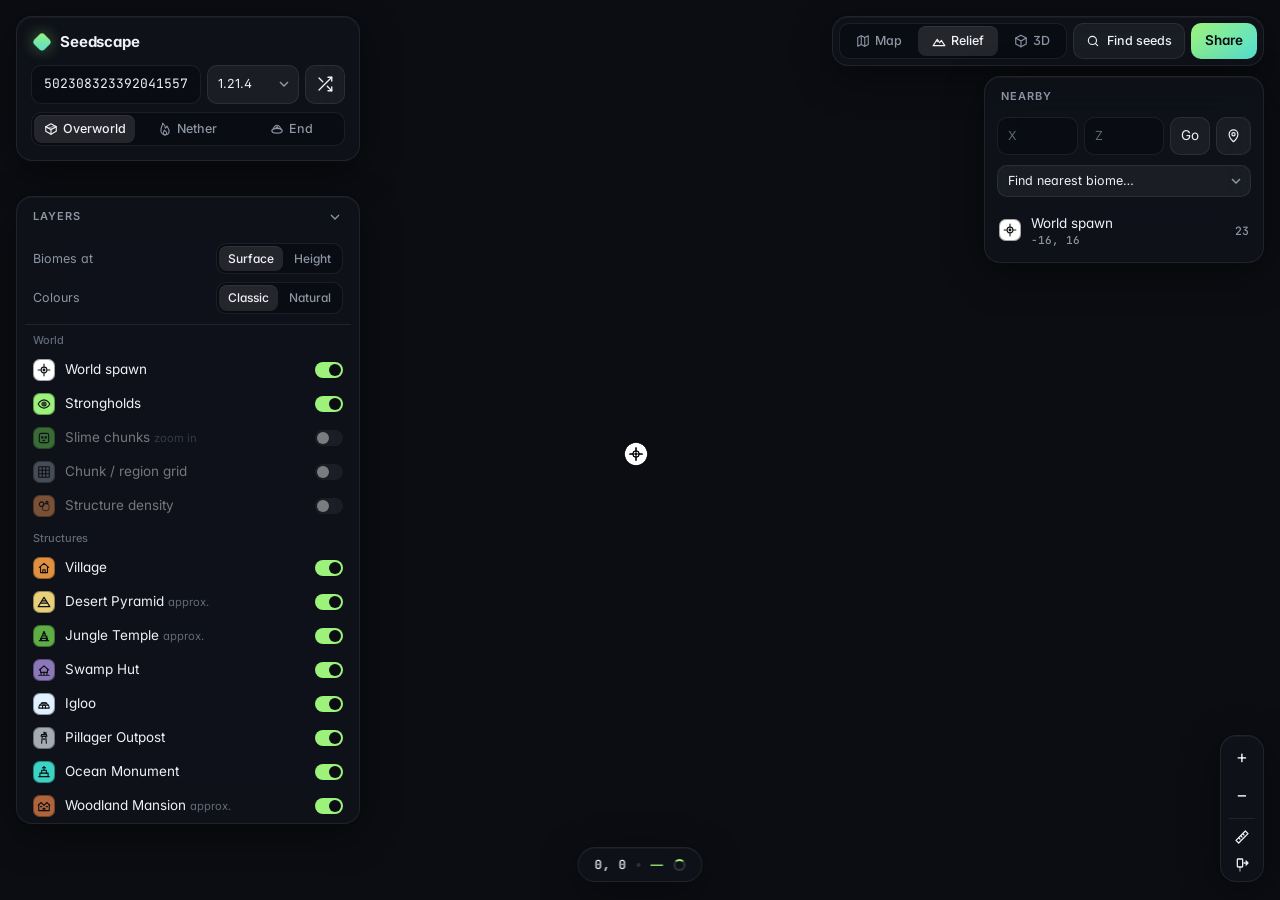
==== public/index.html @ a6f19bde "Biome search, structure details, finder upgrades, new layers, palettes - Biome search: nearest biome" ====
<!doctype html>
<html lang="en">
<head>
  <meta charset="utf-8">
  <meta name="viewport" content="width=device-width, initial-scale=1, viewport-fit=cover">
  <title>Seedscape</title>
  <meta name="description" content="Every Minecraft seed layer on one fast map, in 2D relief or 3D.">
  <meta name="theme-color" content="#0b0d12">
  <link rel="icon" href="data:image/svg+xml,%3Csvg xmlns='http://www.w3.org/2000/svg' viewBox='0 0 24 24'%3E%3Cdefs%3E%3ClinearGradient id='g' x1='0' y1='0' x2='1' y2='1'%3E%3Cstop offset='0' stop-color='%239cf27a'/%3E%3Cstop offset='1' stop-color='%2354e0d4'/%3E%3C/linearGradient%3E%3C/defs%3E%3Crect x='5' y='5' width='14' height='14' rx='3.5' transform='rotate(45 12 12)' fill='url(%23g)'/%3E%3C/svg%3E">
  <link rel="preconnect" href="https://fonts.googleapis.com">
  <link rel="preconnect" href="https://fonts.gstatic.com" crossorigin>
  <link href="https://fonts.googleapis.com/css2?family=Inter:wght@400;500;600;700&family=JetBrains+Mono:wght@500&display=swap" rel="stylesheet">
  <link rel="stylesheet" href="style.css">
  <script type="importmap">
    {
      "imports": {
        "three": "./vendor/three/three.module.min.js",
        "three/addons/controls/OrbitControls.js": "./vendor/three/OrbitControls.js"
      }
    }
  </script>
</head>
<body>
  <main id="map">
    <canvas id="canvas"></canvas>
    <div id="view3d" hidden></div>
    <div id="tooltip" hidden></div>
  </main>

  <!-- Top-left: identity + seed -->
  <section class="glass" id="seedbar">
    <div class="brand"><span class="logo"></span>Seedscape</div>
    <div class="seed">
      <input id="seed" autocomplete="off" spellcheck="false" placeholder="Seed — number or text" aria-label="Seed">
      <select id="version" aria-label="Version">
        <option value="28">1.21.4</option>
        <option value="27">1.21.2–3</option>
        <option value="26">1.21–1.21.1</option>
        <option value="25">1.20</option>
        <option value="24">1.19.3–4</option>
        <option value="23">1.19–1.19.2</option>
        <option value="22">1.18</option>
        <option value="bedrock">Bedrock (biomes)</option>
      </select>
      <button id="random" class="ghost" title="Random seed" aria-label="Random seed">
        <svg viewBox="0 0 24 24" width="18" height="18" fill="none" stroke="currentColor" stroke-width="1.8" stroke-linecap="round" stroke-linejoin="round"><path d="M16 3h5v5"/><path d="M4 20 21 3"/><path d="M21 16v5h-5"/><path d="m15 15 6 6"/><path d="M4 4l5 5"/></svg>
      </button>
    </div>
    <div class="chips">
      <div class="seg" id="dims" role="radiogroup" aria-label="Dimension">
        <button role="radio" data-dim="0" class="on">Overworld</button>
        <button role="radio" data-dim="-1">Nether</button>
        <button role="radio" data-dim="1">End</button>
      </div>
    </div>
  </section>

  <!-- Left: layers -->
  <section class="glass" id="layers-card">
    <button class="card-head" id="layers-toggle" aria-controls="layers" aria-expanded="true">
      <span>Layers</span>
      <svg class="chev" viewBox="0 0 24 24" width="16" height="16" fill="none" stroke="currentColor" stroke-width="2"><path d="m6 9 6 6 6-6"/></svg>
    </button>
    <div class="card-body">
      <div id="view-opts"></div>
      <div id="layers"></div>
      <div class="group legend-head">Biomes in view <small>click to find nearest</small></div>
      <ol id="legend"></ol>
    </div>
  </section>

  <!-- Top-right: view mode + share -->
  <section class="glass" id="modebar">
    <div class="seg" id="modes" role="radiogroup" aria-label="View">
      <button role="radio" data-mode="map">Map</button>
      <button role="radio" data-mode="relief" class="on">Relief</button>
      <button role="radio" data-mode="3d">3D</button>
    </div>
    <button id="open-finder" class="ghost with-icon" aria-expanded="false" aria-controls="finder">Find seeds</button>
    <button id="share" class="primary">Share</button>
  </section>

  <!-- Right: nearby -->
  <section class="glass" id="nearby-card">
    <div class="card-head static"><span>Nearby</span></div>
    <form id="goto">
      <input id="goto-x" inputmode="numeric" placeholder="X" aria-label="X">
      <input id="goto-z" inputmode="numeric" placeholder="Z" aria-label="Z">
      <button type="submit" class="ghost">Go</button>
      <button type="button" id="add-pin" class="ghost" title="Pin these coordinates" aria-label="Pin these coordinates"></button>
    </form>
    <div class="locate">
      <select id="locate-biome" aria-label="Biome to find"><option value="">Find nearest biome…</option></select>
    </div>
    <div class="wp-head" id="wp-head" hidden>
      <span>Pins</span>
      <button class="icon-btn" id="wp-export" title="Export pins" aria-label="Export pins"></button>
      <button class="icon-btn" id="wp-import" title="Import pins" aria-label="Import pins"></button>
      <input type="file" id="wp-file" accept=".json,.txt" hidden>
    </div>
    <ol id="waypoints" aria-label="Waypoints"></ol>
    <ol id="nearby"></ol>
  </section>

  <!-- Right: seed finder (replaces Nearby while open) -->
  <section class="glass" id="finder" hidden>
    <div class="card-head static">
      <span>Seed finder</span>
      <button id="close-finder" class="icon-btn" aria-label="Close finder"></button>
    </div>
    <div class="finder-body">
      <label class="lede">Distances from
        <select id="find-from" aria-label="Measure distances from">
          <option value="origin">0, 0</option>
          <option value="spawn">world spawn</option>
        </select>
      </label>
      <div id="conds"></div>
      <button id="add-cond" class="ghost add-cond"></button>
      <label class="start">
        <span>Start from</span>
        <input id="find-start" autocomplete="off" spellcheck="false" placeholder="Random">
      </label>
      <button id="find-run" class="primary run">Search</button>
      <div id="find-stats" aria-live="polite"></div>
      <ol id="find-results"></ol>
    </div>
  </section>

  <!-- Bottom -->
  <div class="glass pill" id="status">
    <span id="coords">0, 0</span>
    <span class="dot"></span>
    <span id="biome">—</span>
    <span id="busy" hidden><i class="spinner"></i></span>
  </div>
  <div class="glass" id="zoom">
    <button id="zoom-in" class="ghost" aria-label="Zoom in">+</button>
    <button id="zoom-out" class="ghost" aria-label="Zoom out">−</button>
    <span class="sep"></span>
    <button id="tool-ruler" class="ghost"></button>
    <button id="tool-portal" class="ghost"></button>
  </div>
  <div class="glass pill" id="toast" role="status" hidden></div>
  <div class="glass" id="details" hidden></div>
  <div class="glass" id="toolbar3d" hidden>
    <div class="seg" id="sizes" role="radiogroup" aria-label="3D area">
      <button role="radio" data-s="4">800</button>
      <button role="radio" data-s="8">1.6k</button>
      <button role="radio" data-s="16">3.2k</button>
    </div>
    <button id="coords-toggle" class="ghost with-icon on" aria-pressed="true">Coordinates</button>
  </div>
  <div class="glass pill" id="readout" hidden></div>
  <div class="glass pill" id="hint3d" hidden></div>

  <script type="module" src="app.js"></script>
</body>
</html>
---- public/style.css ----
:root {
  --bg: #0b0d12;
  --glass: rgba(18, 21, 28, 0.66);
  --glass-strong: rgba(18, 21, 28, 0.86);
  --stroke: rgba(255, 255, 255, 0.08);
  --stroke-2: rgba(255, 255, 255, 0.14);
  --text: #eef1f6;
  --muted: #8d95a3;
  --accent: #9cf27a;
  --accent-2: #54e0d4;
  --grad: linear-gradient(135deg, var(--accent), var(--accent-2));
  --radius: 16px;
  --shadow: 0 10px 40px rgba(0, 0, 0, 0.45), 0 1px 0 rgba(255, 255, 255, 0.04) inset;
  color-scheme: dark;
}

* { box-sizing: border-box; }
[hidden] { display: none !important; }
html, body { margin: 0; height: 100%; }
body {
  background: var(--bg);
  color: var(--text);
  font: 13.5px/1.45 Inter, system-ui, -apple-system, sans-serif;
  font-feature-settings: "cv11", "ss01";
  -webkit-font-smoothing: antialiased;
  overflow: hidden;
}
button, input, select { font: inherit; color: inherit; }

/* ---------- map ---------- */
#map { position: fixed; inset: 0; }
#canvas { position: absolute; inset: 0; width: 100%; height: 100%; touch-action: none; cursor: grab; }
#canvas.dragging { cursor: grabbing; }
#view3d {
  position: absolute; inset: 0;
  background: radial-gradient(120% 90% at 50% 0%, #22304a 0%, #121826 45%, #0b0d12 100%);
  animation: fade .5s ease;
}
#view3d canvas { width: 100%; height: 100%; display: block; touch-action: none; }
@keyframes fade { from { opacity: 0; } }

/* ---------- glass ---------- */
.glass {
  position: fixed;
  z-index: 5;
  background: var(--glass);
  backdrop-filter: blur(22px) saturate(160%);
  -webkit-backdrop-filter: blur(22px) saturate(160%);
  border: 1px solid var(--stroke);
  border-radius: var(--radius);
  box-shadow: var(--shadow);
}
.pill { border-radius: 999px; }

#seedbar { top: 16px; left: 16px; width: 344px; padding: 14px; }
.brand { display: flex; align-items: center; gap: 9px; font-weight: 700; font-size: 15px; letter-spacing: -.01em; margin: 0 2px 12px; }
.logo {
  width: 18px; height: 18px; border-radius: 5px; background: var(--grad);
  box-shadow: 0 0 18px rgba(156, 242, 122, .45);
  transform: rotate(45deg) scale(.8);
}
.seed { display: flex; gap: 6px; }
input {
  flex: 1; min-width: 0;
  background: rgba(0, 0, 0, .28);
  border: 1px solid var(--stroke);
  border-radius: 10px;
  padding: 9px 12px;
  outline: none;
  transition: border-color .15s, box-shadow .15s;
}
#seed { font-family: "JetBrains Mono", ui-monospace, monospace; font-size: 13px; }
input::placeholder { color: #5f6673; }
input:focus { border-color: rgba(156, 242, 122, .55); box-shadow: 0 0 0 3px rgba(156, 242, 122, .12); }

button { cursor: pointer; border: 0; background: none; }
.ghost {
  display: grid; place-items: center;
  min-width: 38px; padding: 8px 10px;
  border-radius: 10px;
  background: rgba(255, 255, 255, .05);
  border: 1px solid var(--stroke);
  transition: background .15s, transform .1s;
}
.ghost:hover { background: rgba(255, 255, 255, .1); }
.ghost:active { transform: scale(.96); }
.primary {
  padding: 8px 14px; border-radius: 10px;
  background: var(--grad); color: #0b0d12; font-weight: 600;
  transition: filter .15s, transform .1s;
}
.primary:hover { filter: brightness(1.08); }
.primary:active { transform: scale(.97); }

.chips { display: flex; gap: 6px; margin-top: 8px; }
.seed select { flex: none; width: 92px; }
select {
  appearance: none;
  background: rgba(255, 255, 255, .05) url("data:image/svg+xml,%3Csvg xmlns='http://www.w3.org/2000/svg' width='10' height='6'%3E%3Cpath d='M1 1l4 4 4-4' stroke='%238d95a3' fill='none' stroke-width='1.5'/%3E%3C/svg%3E") no-repeat right 9px center;
  border: 1px solid var(--stroke);
  border-radius: 10px;
  padding: 6px 26px 6px 10px;
  font-size: 12.5px;
  outline: none;
}
select option { background: #151922; }

.seg {
  display: flex; flex: 1;
  background: rgba(0, 0, 0, .28);
  border: 1px solid var(--stroke);
  border-radius: 10px;
  padding: 2px;
  gap: 2px;
}
.seg button {
  flex: 1;
  padding: 5px 7px;
  border-radius: 8px;
  font-size: 12.5px; font-weight: 500;
  color: var(--muted);
  transition: background .2s, color .2s;
  white-space: nowrap;
  display: inline-flex; align-items: center; justify-content: center; gap: 5px;
}
.seg button:hover { color: var(--text); }
.seg button.on { background: rgba(255, 255, 255, .11); color: var(--text); box-shadow: 0 1px 0 rgba(255,255,255,.06) inset; }
.seg button:disabled { opacity: .35; cursor: not-allowed; }

/* ---------- cards ---------- */
#layers-card {
  top: 196px; left: 16px; width: 344px;
  max-height: calc(100vh - 196px - 76px);
  display: flex; flex-direction: column;
  overflow: hidden;
}
.card-head {
  display: flex; align-items: center; justify-content: space-between;
  width: 100%;
  padding: 12px 16px;
  font-size: 11px; font-weight: 600; text-transform: uppercase; letter-spacing: .09em;
  color: var(--muted);
}
.card-head .chev { transition: transform .25s; }
#layers-card.collapsed .chev { transform: rotate(-90deg); }
#layers-card.collapsed .card-body { display: none; }
.card-body { overflow-y: auto; padding: 0 8px 10px; scrollbar-width: thin; }

#layers .group { font-size: 11px; color: #626a78; margin: 8px 8px 4px; font-weight: 500; }
.layer {
  position: relative;
  display: flex; align-items: center; gap: 10px;
  padding: 6px 8px; border-radius: 10px;
  cursor: pointer; user-select: none;
  transition: background .15s, opacity .15s;
}
.layer:hover { background: rgba(255, 255, 255, .05); }
.layer input { position: absolute; opacity: 0; pointer-events: none; }
.layer:has(input:focus-visible) { outline: 2px solid var(--accent); outline-offset: -2px; }
button:focus-visible, select:focus-visible, #nearby li:focus-visible { outline: 2px solid var(--accent); outline-offset: 1px; }
.layer .name { flex: 1; }
.layer small { color: #626a78; }
.layer:not(.on) { opacity: .45; }
.toggle {
  width: 28px; height: 16px; border-radius: 99px; flex: none;
  background: rgba(255, 255, 255, .12);
  position: relative; transition: background .2s;
}
.toggle::after {
  content: ""; position: absolute; top: 2px; left: 2px;
  width: 12px; height: 12px; border-radius: 50%;
  background: #fff; transition: transform .2s cubic-bezier(.3, 1.4, .5, 1);
}
.layer.on .toggle { background: var(--accent); }
.layer.on .toggle::after { transform: translateX(12px); background: #0b0d12; }
.swatch {
  width: 22px; height: 22px; border-radius: 7px; flex: none; color: #0b0d12;
  display: grid; place-items: center;
  font-size: 10.5px; font-weight: 700; color: #0d0f12;
  box-shadow: 0 0 0 1px rgba(0, 0, 0, .35) inset;
}

#modebar { top: 16px; right: 16px; display: flex; gap: 6px; padding: 6px; }
#modebar .seg { flex: none; }
#modebar .seg button { padding: 6px 14px; }

#nearby-card {
  top: 76px; right: 16px; width: 280px;
  max-height: calc(100vh - 76px - 90px);
  display: flex; flex-direction: column;
  overflow: hidden;
}
#goto { display: flex; gap: 6px; padding: 0 12px 10px; }
#goto input { padding: 7px 10px; font-size: 12.5px; }
#nearby { list-style: none; margin: 0; padding: 0 6px 8px; overflow-y: auto; scrollbar-width: thin; }
#nearby li {
  display: flex; align-items: center; gap: 10px;
  padding: 7px 8px; border-radius: 10px; cursor: pointer;
  transition: background .15s;
}
#nearby li:hover { background: rgba(255, 255, 255, .06); }
#nearby .t { flex: 1; min-width: 0; }
#nearby .t small { display: block; color: var(--muted); font: 500 11px "JetBrains Mono", monospace; }
#nearby .d { color: var(--muted); font: 500 11.5px "JetBrains Mono", monospace; }
#nearby .empty { color: var(--muted); cursor: default; }

#status {
  left: 50%; bottom: 18px; transform: translateX(-50%);
  display: flex; align-items: center; gap: 10px;
  padding: 8px 16px;
  font: 500 12.5px "JetBrains Mono", monospace;
  pointer-events: none;
}
#status .dot { width: 4px; height: 4px; border-radius: 50%; background: var(--stroke-2); }
#biome { color: var(--accent); font-family: Inter, sans-serif; font-weight: 600; }
.spinner {
  display: block; width: 12px; height: 12px; border-radius: 50%;
  border: 2px solid rgba(255, 255, 255, .15); border-top-color: var(--accent);
  animation: spin .7s linear infinite;
}
@keyframes spin { to { transform: rotate(360deg); } }

#zoom { right: 16px; bottom: 18px; display: flex; flex-direction: column; gap: 4px; padding: 4px; }
#zoom .ghost { border: 0; background: none; font-size: 18px; min-width: 34px; padding: 4px; }
#zoom .ghost:hover { background: rgba(255, 255, 255, .08); }

#hint3d { left: 50%; bottom: 18px; white-space: nowrap; transform: translateX(-50%); padding: 8px 16px; color: var(--muted); font-size: 12.5px; }

#tooltip {
  position: absolute; z-index: 10; pointer-events: none;
  background: var(--glass-strong);
  backdrop-filter: blur(14px);
  border: 1px solid var(--stroke-2);
  padding: 7px 11px; border-radius: 10px;
  font-weight: 600; font-size: 13px;
  transform: translate(14px, 14px); white-space: nowrap;
  box-shadow: var(--shadow);
}
#tooltip small { display: block; color: var(--muted); font: 500 11.5px "JetBrains Mono", monospace; }
#tooltip code { font-family: "JetBrains Mono", monospace; color: var(--accent); }

body.mode-3d #layers-card, body.mode-3d #nearby-card, body.mode-3d #zoom, body.mode-3d #status { opacity: 0; pointer-events: none; }
#layers-card, #nearby-card, #zoom, #status { transition: opacity .3s; }

/* ---------- phones ---------- */
@media (max-width: 760px) {
  #seedbar { left: 10px; right: 10px; top: 10px; width: auto; padding: 10px; }
  .brand { display: none; }
  #modebar { top: auto; bottom: 10px; right: auto; left: 10px; }
  #nearby-card { display: none; }
  #layers-card {
    top: auto; bottom: 64px; left: 10px; right: 10px; width: auto;
    max-height: 45vh;
  }
  #status { bottom: auto; top: 128px; font-size: 11.5px; padding: 6px 12px; }
  #zoom { bottom: 10px; right: 10px; flex-direction: row; }
  #hint3d { display: none !important; }
}

/* ---------- icons in buttons ---------- */
.with-icon { display: inline-flex; align-items: center; gap: 7px; padding: 8px 12px; font-weight: 500; font-size: 12.5px; }
.icon-btn {
  display: grid; place-items: center; width: 28px; height: 28px; border-radius: 8px;
  color: var(--muted); transition: background .15s, color .15s;
}
.icon-btn:hover { background: rgba(255, 255, 255, .08); color: var(--text); }
.card-head.static { justify-content: space-between; }
#open-finder[aria-expanded="true"] { background: rgba(156, 242, 122, .14); border-color: rgba(156, 242, 122, .4); color: var(--accent); }

/* ---------- waypoints ---------- */
#add-pin { padding: 7px 9px; min-width: 0; }
#waypoints { list-style: none; margin: 0; padding: 0 6px; }
#waypoints:not(:empty) { padding-bottom: 6px; border-bottom: 1px solid var(--stroke); margin-bottom: 6px; }
#waypoints li { display: flex; align-items: center; gap: 8px; padding: 5px 8px; border-radius: 10px; }
#waypoints li:hover { background: rgba(255, 255, 255, .05); }
#waypoints input {
  flex: 1; min-width: 0; padding: 3px 6px; font-size: 13px;
  background: transparent; border-color: transparent;
}
#waypoints input:hover { border-color: var(--stroke); }
#waypoints small { color: var(--muted); font: 500 11px "JetBrains Mono", monospace; white-space: nowrap; cursor: pointer; }

/* ---------- finder ---------- */
#finder {
  top: 76px; right: 16px; width: 340px;
  max-height: calc(100vh - 76px - 24px);
  display: flex; flex-direction: column; overflow: hidden;
}
body.finding #nearby-card { display: none; }
.finder-body { padding: 0 14px 14px; overflow-y: auto; scrollbar-width: thin; }
.lede { margin: 0 2px 10px; color: var(--muted); font-size: 12.5px; }
.cond {
  display: grid; grid-template-columns: 1fr auto; gap: 6px;
  padding: 8px; margin-bottom: 6px;
  background: rgba(0, 0, 0, .22); border: 1px solid var(--stroke); border-radius: 12px;
}
.cond select { width: 100%; }
.cond .within { grid-column: 1 / -1; display: flex; align-items: center; gap: 8px; color: var(--muted); font-size: 12px; }
.cond .within input { flex: none; width: 76px; padding: 5px 8px; font: 500 12px "JetBrains Mono", monospace; }
.cond .within input[type=range] { flex: 1; width: auto; padding: 0; accent-color: var(--accent); }
.add-cond { width: 100%; display: flex; justify-content: center; gap: 6px; padding: 8px; font-size: 12.5px; color: var(--muted); border-style: dashed; }
.start { display: flex; align-items: center; gap: 8px; margin: 12px 0 10px; color: var(--muted); font-size: 12px; }
.start input { font: 500 12px "JetBrains Mono", monospace; padding: 7px 10px; }
.run { width: 100%; display: flex; justify-content: center; align-items: center; gap: 8px; padding: 10px; }
.run.stop { background: rgba(255, 255, 255, .1); color: var(--text); }
#find-stats { margin: 10px 2px 6px; color: var(--muted); font: 500 11.5px "JetBrains Mono", monospace; min-height: 1em; }
#find-stats b { color: var(--accent); font-weight: 600; }
#find-results { list-style: none; margin: 0; padding: 0; }
#find-results li {
  display: flex; align-items: center; gap: 10px;
  padding: 8px 10px; border-radius: 10px; cursor: pointer;
  font: 500 12.5px "JetBrains Mono", monospace;
  animation: pop .25s ease;
}
#find-results li:hover { background: rgba(255, 255, 255, .06); }
#find-results li .at { margin-left: auto; color: var(--muted); font-size: 11px; }
@keyframes pop { from { opacity: 0; transform: translateY(-3px); } }

/* ---------- 3D chrome ---------- */
#toolbar3d { left: 50%; top: 16px; transform: translateX(-50%); display: flex; gap: 6px; padding: 6px; }
#toolbar3d .seg { flex: none; }
#toolbar3d .seg button { padding: 6px 12px; font-family: "JetBrains Mono", monospace; font-size: 12px; }
#coords-toggle { padding: 6px 12px; }
#coords-toggle.on { color: var(--accent); border-color: rgba(156, 242, 122, .35); }
#readout {
  left: 50%; bottom: 62px; transform: translateX(-50%);
  padding: 8px 16px; font: 500 12.5px "JetBrains Mono", monospace; white-space: nowrap;
  display: flex; gap: 14px; pointer-events: none;
}
#readout b { color: var(--muted); font-weight: 500; margin-right: 4px; }
#readout .bio { color: var(--accent); font-family: Inter, sans-serif; font-weight: 600; }
body.mode-3d #finder { opacity: 0; pointer-events: none; }

@media (max-width: 760px) {
  #open-finder { font-size: 0; gap: 0; padding: 8px 10px; }
  #finder { top: auto; bottom: 64px; left: 10px; right: 10px; width: auto; max-height: 60vh; }
  #toolbar3d { top: 128px; }
  #readout { bottom: 64px; }
}

/* ---------- view options, legend ---------- */
#view-opts { padding: 2px 8px 6px; border-bottom: 1px solid var(--stroke); margin-bottom: 4px; }
#view-opts .opt { display: flex; align-items: center; justify-content: space-between; gap: 8px; padding: 4px 0; font-size: 12.5px; color: var(--muted); }
.seg.small { flex: none; }
.seg.small button { padding: 4px 9px; font-size: 12px; }
#view-opts .depth input { flex: 1; accent-color: var(--accent); }
#view-opts output { font: 500 12px "JetBrains Mono", monospace; color: var(--text); min-width: 48px; text-align: right; }
.legend-head { display: flex; justify-content: space-between; align-items: baseline; padding-top: 6px; border-top: 1px solid var(--stroke); }
.legend-head small { color: #4f5663; font-size: 10.5px; }
#legend { list-style: none; margin: 0 0 4px; padding: 0 4px; }
#legend li { display: flex; align-items: center; gap: 9px; padding: 3px 6px; border-radius: 8px; cursor: pointer; font-size: 12.5px; }
#legend li:hover { background: rgba(255, 255, 255, .05); }
#legend li span:nth-child(2) { flex: 1; }
#legend small { color: var(--muted); font: 500 11px "JetBrains Mono", monospace; }
.chip { width: 12px; height: 12px; border-radius: 3px; flex: none; box-shadow: 0 0 0 1px rgba(0, 0, 0, .35) inset; }
.note { margin: 6px 8px 10px; color: var(--muted); font-size: 12px; line-height: 1.5; }

/* ---------- locate, pins header ---------- */
.locate { padding: 0 12px 10px; }
.locate select { width: 100%; }
.wp-head { display: flex; align-items: center; gap: 4px; padding: 0 12px 4px 16px; font-size: 11px; font-weight: 600; letter-spacing: .09em; text-transform: uppercase; color: var(--muted); }
.wp-head span { flex: 1; }

/* ---------- finder extras ---------- */
.lede { display: flex; align-items: center; gap: 8px; }
.lede select { flex: none; padding: 4px 24px 4px 8px; }
.cond { display: block; }
.cond-top { display: grid; grid-template-columns: 104px 1fr auto; gap: 6px; }
.cond .within { margin-top: 6px; flex-wrap: wrap; }
.cond .within input.count { width: 48px; }
.cond .extra { display: flex; align-items: center; gap: 6px; margin-top: 6px; color: var(--muted); font-size: 12px; flex-wrap: wrap; }
.cond .extra input[type=number] { flex: none; width: 62px; padding: 4px 6px; font: 500 12px "JetBrains Mono", monospace; }
.cond .extra input[type=checkbox] { accent-color: var(--accent); }

/* ---------- tools, toast, details ---------- */
#zoom .sep { height: 1px; background: var(--stroke); margin: 2px 4px; }
#zoom .ghost.on { background: rgba(156, 242, 122, .16); color: var(--accent); }
#canvas.measuring { cursor: crosshair; }
#toast { left: 50%; bottom: 62px; transform: translateX(-50%); padding: 8px 16px; font-size: 12.5px; max-width: calc(100vw - 32px); text-align: center; }
#details { position: fixed; width: 236px; padding: 10px; z-index: 8; }
#details .d-head { display: flex; align-items: center; gap: 8px; }
#details .d-head b { flex: 1; font-size: 13.5px; }
#details .d-coords { margin: 4px 0 6px 30px; color: var(--muted); font: 500 12px "JetBrains Mono", monospace; }
#details .d-info { margin: 0 0 8px 30px; font-size: 12.5px; color: var(--text); }
#details .d-info:empty { display: none; }
#details .d-actions { display: flex; gap: 6px; flex-wrap: wrap; }
#details .d-actions .ghost { display: inline-flex; gap: 5px; align-items: center; font-size: 12px; padding: 6px 9px; }
@media (max-width: 760px) {
  #zoom .sep { width: 1px; height: auto; margin: 4px 2px; }
  #toast { bottom: 120px; }
}
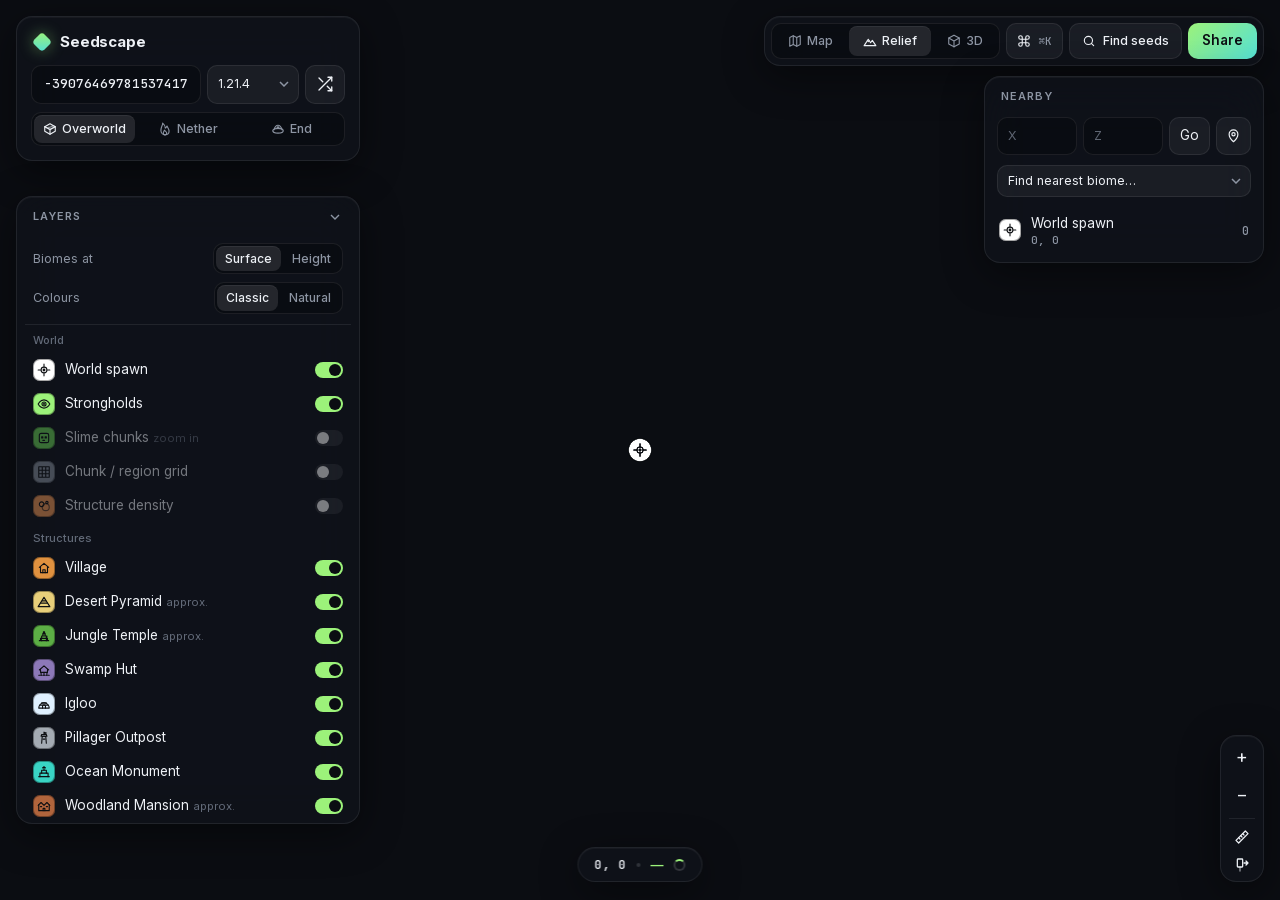
==== commit a9e867b8: "Sharing, command palette, tests and CI, self-hosted fonts - Share menu: copy link, embed code, PNG o" ====
--- a/public/index.html
+++ b/public/index.html
@@ -6,10 +6,15 @@
   <title>Seedscape</title>
   <meta name="description" content="Every Minecraft seed layer on one fast map, in 2D relief or 3D.">
   <meta name="theme-color" content="#0b0d12">
+  <meta property="og:type" content="website">
+  <meta property="og:title" content="Seedscape: Minecraft seed map, 3D terrain and seed finder">
+  <meta property="og:description" content="Every structure and biome on one map, relief and 3D views, and a seed finder that runs in your browser.">
+  <meta property="og:image" content="https://seedscape.vercel.app/og.jpg">
+  <meta property="og:url" content="https://seedscape.vercel.app/">
+  <meta name="twitter:card" content="summary_large_image">
+  <link rel="canonical" href="https://seedscape.vercel.app/">
   <link rel="icon" href="data:image/svg+xml,%3Csvg xmlns='http://www.w3.org/2000/svg' viewBox='0 0 24 24'%3E%3Cdefs%3E%3ClinearGradient id='g' x1='0' y1='0' x2='1' y2='1'%3E%3Cstop offset='0' stop-color='%239cf27a'/%3E%3Cstop offset='1' stop-color='%2354e0d4'/%3E%3C/linearGradient%3E%3C/defs%3E%3Crect x='5' y='5' width='14' height='14' rx='3.5' transform='rotate(45 12 12)' fill='url(%23g)'/%3E%3C/svg%3E">
-  <link rel="preconnect" href="https://fonts.googleapis.com">
-  <link rel="preconnect" href="https://fonts.gstatic.com" crossorigin>
-  <link href="https://fonts.googleapis.com/css2?family=Inter:wght@400;500;600;700&family=JetBrains+Mono:wght@500&display=swap" rel="stylesheet">
+  <link rel="preload" href="fonts/inter-latin.woff2" as="font" type="font/woff2" crossorigin>
   <link rel="stylesheet" href="style.css">
   <script type="importmap">
     {
@@ -76,8 +81,18 @@
       <button role="radio" data-mode="relief" class="on">Relief</button>
       <button role="radio" data-mode="3d">3D</button>
     </div>
+    <button id="cmd-open" class="ghost with-icon" title="Command palette (⌘K)" aria-label="Command palette"><kbd>⌘K</kbd></button>
     <button id="open-finder" class="ghost with-icon" aria-expanded="false" aria-controls="finder">Find seeds</button>
-    <button id="share" class="primary">Share</button>
+    <div class="menu-wrap">
+      <button id="share" class="primary" aria-haspopup="menu" aria-expanded="false" aria-controls="share-menu">Share</button>
+      <div class="glass menu" id="share-menu" role="menu" hidden>
+        <button role="menuitem" data-a="link">Copy link</button>
+        <button role="menuitem" data-a="embed">Copy embed code</button>
+        <button role="menuitem" data-a="png">Save PNG of this view</button>
+        <button role="menuitem" data-a="poster">Save 4K poster</button>
+        <button role="menuitem" data-a="compare">Compare with another seed</button>
+      </div>
+    </div>
   </section>
 
   <!-- Right: nearby -->
@@ -94,8 +109,9 @@
     </div>
     <div class="wp-head" id="wp-head" hidden>
       <span>Pins</span>
-      <button class="icon-btn" id="wp-export" title="Export pins" aria-label="Export pins"></button>
-      <button class="icon-btn" id="wp-import" title="Import pins" aria-label="Import pins"></button>
+      <button class="text-btn" id="wp-export" title="Download all pins as a Seedscape file">JSON</button>
+      <button class="text-btn" id="wp-xaero" title="Download this dimension's pins for Xaero's Minimap">Xaero</button>
+      <button class="icon-btn" id="wp-import" title="Import a Seedscape or Xaero file" aria-label="Import pins"></button>
       <input type="file" id="wp-file" accept=".json,.txt" hidden>
     </div>
     <ol id="waypoints" aria-label="Waypoints"></ol>
@@ -142,6 +158,7 @@
     <button id="tool-portal" class="ghost"></button>
   </div>
   <div class="glass pill" id="toast" role="status" hidden></div>
+  <a class="glass pill" id="open-full" target="_blank" rel="noopener">Open in Seedscape </a>
   <div class="glass" id="details" hidden></div>
   <div class="glass" id="toolbar3d" hidden>
     <div class="seg" id="sizes" role="radiogroup" aria-label="3D area">
--- a/public/style.css
+++ b/public/style.css
@@ -1,3 +1,19 @@
+/* Self-hosted fonts (SIL Open Font License, see fonts/). Latin subsets. */
+@font-face {
+  font-family: Inter;
+  font-style: normal;
+  font-weight: 400 700;
+  font-display: swap;
+  src: url(fonts/inter-latin.woff2) format('woff2');
+}
+@font-face {
+  font-family: "JetBrains Mono";
+  font-style: normal;
+  font-weight: 500;
+  font-display: swap;
+  src: url(fonts/jetbrains-mono-500-latin.woff2) format('woff2');
+}
+
 :root {
   --bg: #0b0d12;
   --glass: rgba(18, 21, 28, 0.66);
@@ -389,3 +405,44 @@
   #zoom .sep { width: 1px; height: auto; margin: 4px 2px; }
   #toast { bottom: 120px; }
 }
+
+/* ---------- share menu, command button ---------- */
+.menu-wrap { position: relative; }
+.menu {
+  position: absolute; right: 0; top: calc(100% + 8px); width: 236px;
+  padding: 6px; display: flex; flex-direction: column; gap: 2px;
+}
+.menu button {
+  display: flex; align-items: center; gap: 10px; padding: 9px 10px; border-radius: 9px;
+  text-align: left; font-size: 13px;
+}
+.menu button:hover, .menu button:focus-visible { background: rgba(255, 255, 255, .07); }
+kbd { font: 500 11px "JetBrains Mono", monospace; color: var(--muted); }
+#cmd-open { padding: 8px 10px; }
+.text-btn { font-size: 11px; font-weight: 600; letter-spacing: .02em; color: var(--muted); padding: 3px 7px; border-radius: 6px; text-transform: none; }
+.text-btn:hover { background: rgba(255, 255, 255, .08); color: var(--text); }
+
+/* ---------- command palette ---------- */
+#cmdk { position: fixed; inset: 0; z-index: 30; background: rgba(5, 6, 9, .45); display: grid; place-items: start center; padding-top: 12vh; }
+.cmdk-box { position: relative; width: min(560px, calc(100vw - 24px)); overflow: hidden; }
+.cmdk-input { display: flex; align-items: center; gap: 10px; padding: 12px 14px; border-bottom: 1px solid var(--stroke); color: var(--muted); }
+.cmdk-input input { border: 0; background: none; padding: 4px 0; font-size: 15px; box-shadow: none; }
+.cmdk-input input:focus { box-shadow: none; }
+#cmdk ol { list-style: none; margin: 0; padding: 6px; max-height: 50vh; overflow-y: auto; }
+#cmdk li { display: flex; align-items: center; gap: 10px; padding: 9px 10px; border-radius: 9px; cursor: pointer; color: var(--muted); }
+#cmdk li span { flex: 1; color: var(--text); }
+#cmdk li.on { background: rgba(156, 242, 122, .12); }
+#cmdk li small { font: 500 11px "JetBrains Mono", monospace; }
+.cmdk-foot { display: flex; gap: 14px; padding: 8px 14px; border-top: 1px solid var(--stroke); color: var(--muted); font-size: 11.5px; }
+.cmdk-foot kbd { margin-right: 4px; }
+
+/* ---------- embed mode ---------- */
+#open-full { display: none; }
+body.embed #seedbar, body.embed #layers-card, body.embed #nearby-card, body.embed #finder,
+body.embed #modebar, body.embed #tool-ruler, body.embed #tool-portal, body.embed #zoom .sep { display: none !important; }
+body.embed #open-full {
+  display: inline-flex; align-items: center; gap: 6px; left: 12px; top: 12px;
+  padding: 7px 12px; font-size: 12.5px; font-weight: 600; color: var(--text); text-decoration: none;
+}
+body.embed #status { top: auto; bottom: 12px; }
+@media (max-width: 760px) { #cmd-open { display: none; } }
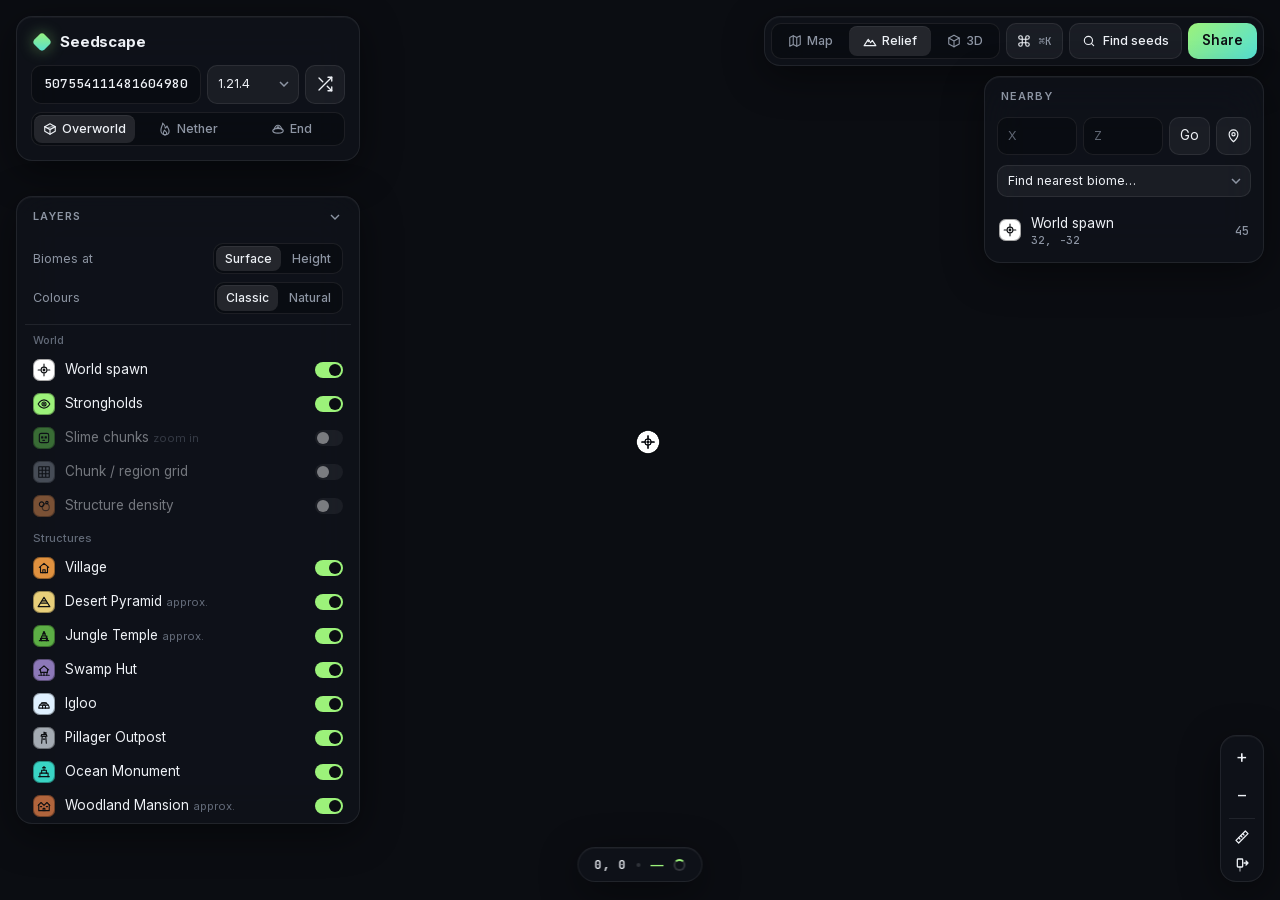
==== commit 348272a2: "Install Vercel Web Analytics # Vercel Web Analytics Installation Report  ## Summary Successfully ins" ====
--- a/public/index.html
+++ b/public/index.html
@@ -16,6 +16,7 @@
   <link rel="icon" href="data:image/svg+xml,%3Csvg xmlns='http://www.w3.org/2000/svg' viewBox='0 0 24 24'%3E%3Cdefs%3E%3ClinearGradient id='g' x1='0' y1='0' x2='1' y2='1'%3E%3Cstop offset='0' stop-color='%239cf27a'/%3E%3Cstop offset='1' stop-color='%2354e0d4'/%3E%3C/linearGradient%3E%3C/defs%3E%3Crect x='5' y='5' width='14' height='14' rx='3.5' transform='rotate(45 12 12)' fill='url(%23g)'/%3E%3C/svg%3E">
   <link rel="preload" href="fonts/inter-latin.woff2" as="font" type="font/woff2" crossorigin>
   <link rel="stylesheet" href="style.css">
+  <script defer src="https://cdn.vercel-insights.com/v1/script.js"></script>
   <script type="importmap">
     {
       "imports": {
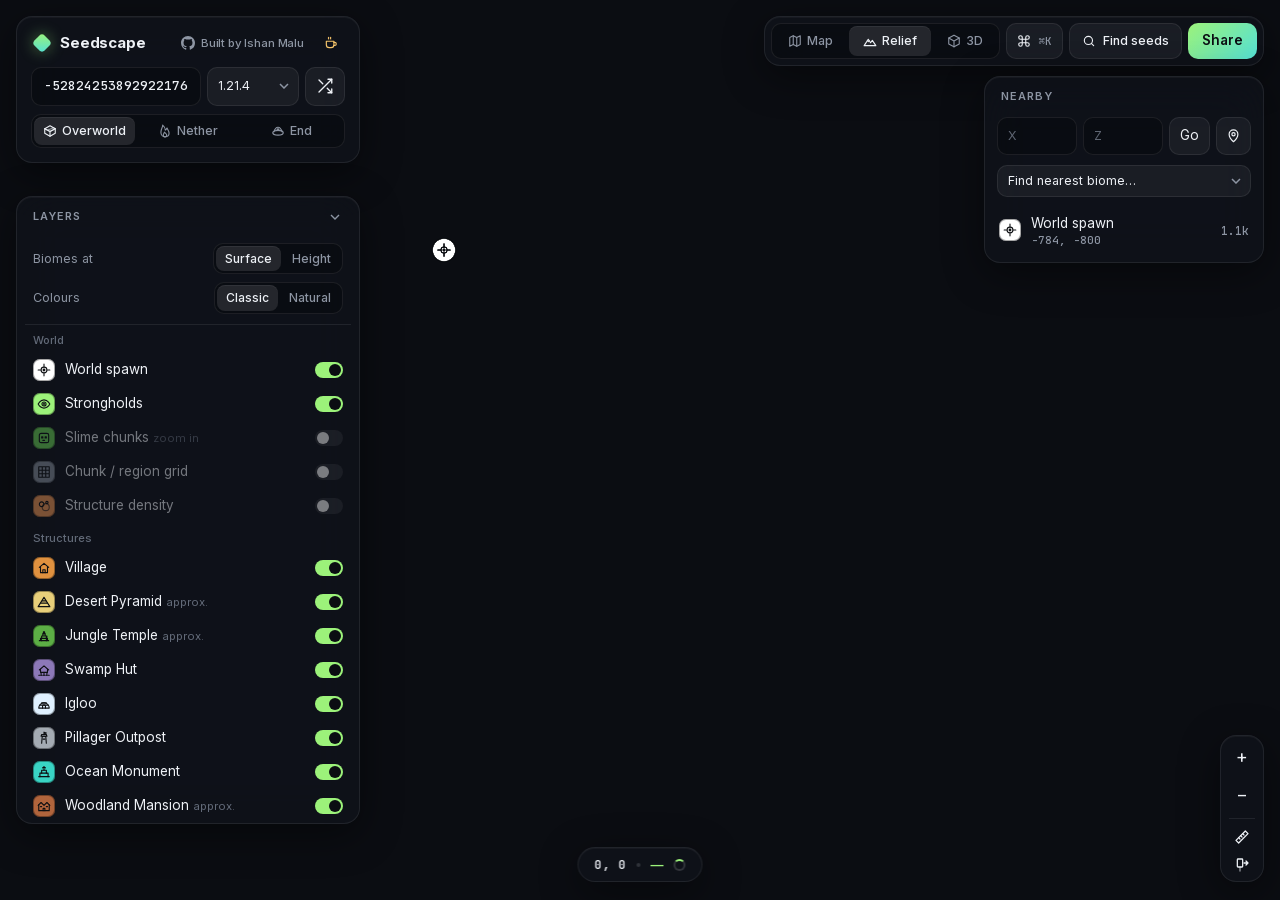
==== commit 86f3b7f5: "Credit and support links - "Built by Ishan Malu" with a GitHub link in the main panel and on the   c" ====
--- a/public/index.html
+++ b/public/index.html
@@ -5,6 +5,7 @@
   <meta name="viewport" content="width=device-width, initial-scale=1, viewport-fit=cover">
   <title>Seedscape</title>
   <meta name="description" content="Every Minecraft seed layer on one fast map, in 2D relief or 3D.">
+  <meta name="author" content="Ishan Malu">
   <meta name="theme-color" content="#0b0d12">
   <meta property="og:type" content="website">
   <meta property="og:title" content="Seedscape: Minecraft seed map, 3D terrain and seed finder">
@@ -16,7 +17,6 @@
   <link rel="icon" href="data:image/svg+xml,%3Csvg xmlns='http://www.w3.org/2000/svg' viewBox='0 0 24 24'%3E%3Cdefs%3E%3ClinearGradient id='g' x1='0' y1='0' x2='1' y2='1'%3E%3Cstop offset='0' stop-color='%239cf27a'/%3E%3Cstop offset='1' stop-color='%2354e0d4'/%3E%3C/linearGradient%3E%3C/defs%3E%3Crect x='5' y='5' width='14' height='14' rx='3.5' transform='rotate(45 12 12)' fill='url(%23g)'/%3E%3C/svg%3E">
   <link rel="preload" href="fonts/inter-latin.woff2" as="font" type="font/woff2" crossorigin>
   <link rel="stylesheet" href="style.css">
-  <script defer src="https://cdn.vercel-insights.com/v1/script.js"></script>
   <script type="importmap">
     {
       "imports": {
@@ -35,7 +35,10 @@
 
   <!-- Top-left: identity + seed -->
   <section class="glass" id="seedbar">
-    <div class="brand"><span class="logo"></span>Seedscape</div>
+    <div class="brand"><span class="logo"></span>Seedscape
+      <a class="credit" href="https://github.com/ishanmalu" target="_blank" rel="noopener" title="Ishan Malu on GitHub"><svg viewBox="0 0 16 16" width="14" height="14" fill="currentColor" aria-hidden="true"><path d="M8 0C3.58 0 0 3.58 0 8c0 3.54 2.29 6.53 5.47 7.59.4.07.55-.17.55-.38 0-.19-.01-.82-.01-1.49-2.01.37-2.53-.49-2.69-.94-.09-.23-.48-.94-.82-1.13-.28-.15-.68-.52-.01-.53.63-.01 1.08.58 1.23.82.72 1.21 1.87.87 2.33.66.07-.52.28-.87.51-1.07-1.78-.2-3.64-.89-3.64-3.95 0-.87.31-1.59.82-2.15-.08-.2-.36-1.02.08-2.12 0 0 .67-.21 2.2.82.64-.18 1.32-.27 2-.27.68 0 1.36.09 2 .27 1.53-1.04 2.2-.82 2.2-.82.44 1.1.16 1.92.08 2.12.51.56.82 1.27.82 2.15 0 3.07-1.87 3.75-3.65 3.95.29.25.54.73.54 1.48 0 1.07-.01 1.93-.01 2.2 0 .21.15.46.55.38A8.01 8.01 0 0016 8c0-4.42-3.58-8-8-8z"/></svg><span>Built by Ishan Malu</span></a>
+      <a class="credit coffee" href="https://buymeacoffee.com/ishanmalu" target="_blank" rel="noopener" title="Support Seedscape: buy me a coffee" aria-label="Buy me a coffee"><svg viewBox="0 0 24 24" width="14" height="14" fill="none" stroke="currentColor" stroke-width="2" stroke-linecap="round" stroke-linejoin="round" aria-hidden="true"><path d="M4 9h13v6a5 5 0 0 1-5 5H9a5 5 0 0 1-5-5z"/><path d="M17 11h1.5a2.5 2.5 0 0 1 0 5H17"/><path d="M8 2.5c-.6.8-.6 1.7 0 2.5M11.5 2.5c-.6.8-.6 1.7 0 2.5"/></svg><span>Buy me a coffee</span></a>
+    </div>
     <div class="seed">
       <input id="seed" autocomplete="off" spellcheck="false" placeholder="Seed — number or text" aria-label="Seed">
       <select id="version" aria-label="Version">
--- a/public/style.css
+++ b/public/style.css
@@ -446,3 +446,19 @@
 }
 body.embed #status { top: auto; bottom: 12px; }
 @media (max-width: 760px) { #cmd-open { display: none; } }
+
+/* ---------- credit ---------- */
+.brand { flex-wrap: wrap; }
+.credit {
+  margin-left: auto; display: inline-flex; align-items: center; gap: 6px;
+  color: var(--muted); font-size: 11.5px; font-weight: 500; text-decoration: none;
+  padding: 3px 8px; border-radius: 999px; transition: color .15s, background .15s;
+}
+.credit:hover { color: var(--text); background: rgba(255, 255, 255, .07); }
+header .credit { margin-left: 4px; }
+@media (max-width: 760px) { .brand { display: flex !important; margin-bottom: 8px; } }
+.credit.coffee { margin-left: 0; color: #f5c46a; }
+.credit.coffee:hover { color: #ffd98f; background: rgba(245, 196, 106, .12); }
+/* The main panel is narrow: keep the credit text, show coffee as an icon. */
+#seedbar .credit.coffee span { display: none; }
+#seedbar .credit.coffee { padding: 5px; margin-left: -2px; }
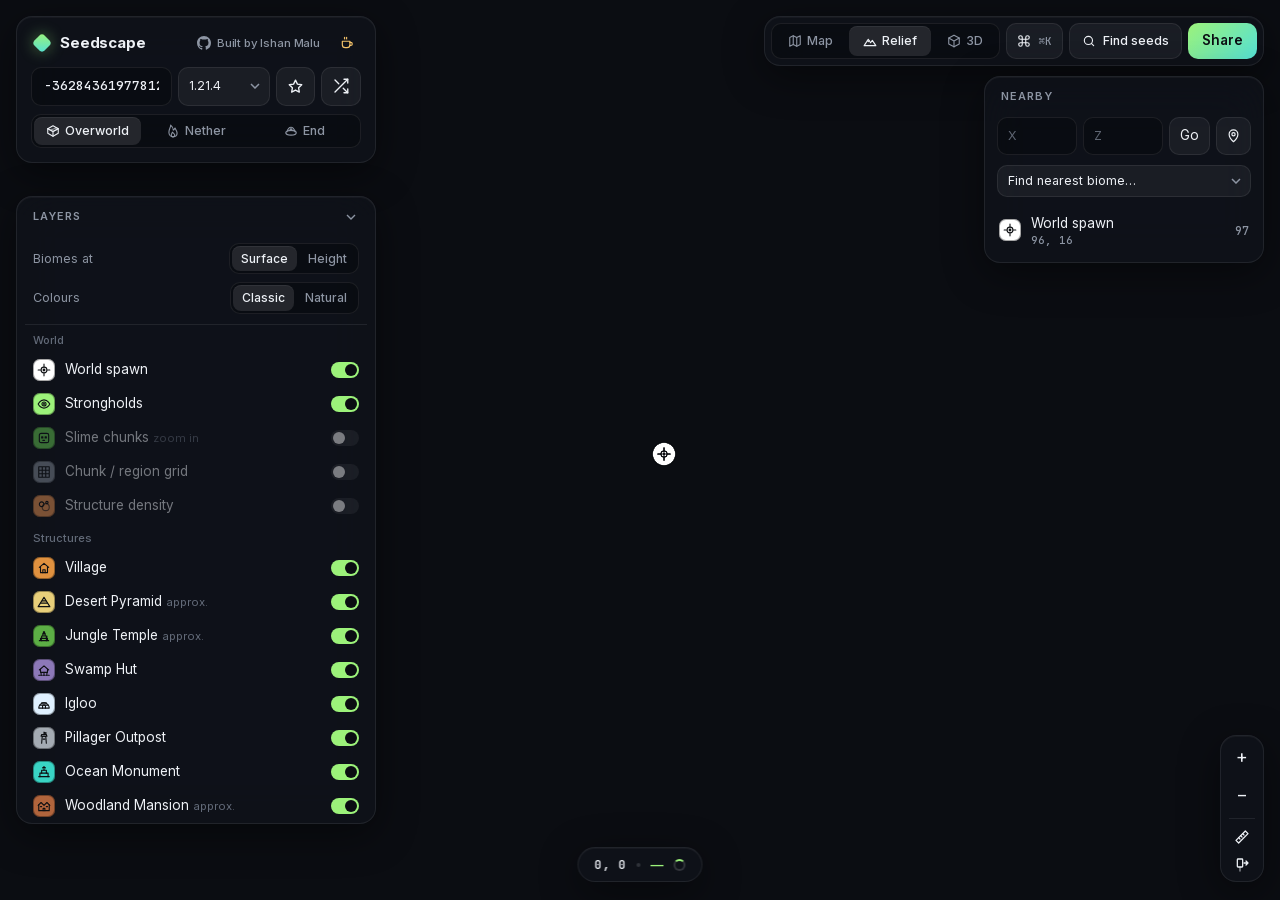
==== commit 454cbb66: "Saved seeds and continue where you left off - Star button saves the current seed with its exact view" ====
--- a/public/index.html
+++ b/public/index.html
@@ -51,9 +51,14 @@
         <option value="22">1.18</option>
         <option value="bedrock">Bedrock (biomes)</option>
       </select>
+      <button id="save-seed" class="ghost" title="Save this seed" aria-label="Save this seed" aria-pressed="false"></button>
       <button id="random" class="ghost" title="Random seed" aria-label="Random seed">
         <svg viewBox="0 0 24 24" width="18" height="18" fill="none" stroke="currentColor" stroke-width="1.8" stroke-linecap="round" stroke-linejoin="round"><path d="M16 3h5v5"/><path d="M4 20 21 3"/><path d="M21 16v5h-5"/><path d="m15 15 6 6"/><path d="M4 4l5 5"/></svg>
       </button>
+    </div>
+    <div class="glass menu" id="saved-menu" hidden>
+      <div class="saved-head">Saved seeds</div>
+      <ol id="saved-list"></ol>
     </div>
     <div class="chips">
       <div class="seg" id="dims" role="radiogroup" aria-label="Dimension">
--- a/public/style.css
+++ b/public/style.css
@@ -202,7 +202,7 @@
 
 #nearby-card {
   top: 76px; right: 16px; width: 280px;
-  max-height: calc(100vh - 76px - 90px);
+  max-height: calc(100vh - 76px - 200px); /* clear of the zoom and tool buttons */
   display: flex; flex-direction: column;
   overflow: hidden;
 }
@@ -462,3 +462,32 @@
 /* The main panel is narrow: keep the credit text, show coffee as an icon. */
 #seedbar .credit.coffee span { display: none; }
 #seedbar .credit.coffee { padding: 5px; margin-left: -2px; }
+
+/* ---------- phones: bottom bar gets the full width; zoom/tools stack above it ---------- */
+@media (max-width: 760px) {
+  #modebar { left: 10px; right: 10px; bottom: 10px; justify-content: space-between; }
+  #modebar .seg button { padding: 6px 9px; }
+  #open-finder { padding: 8px 10px; }
+  #zoom { right: 10px; bottom: 122px; flex-direction: column; }
+  #zoom .sep { width: auto; height: 1px; margin: 2px 4px; }
+  #status { top: auto; bottom: 122px; left: 10px; transform: none; }
+  #layers-card { right: 62px; }
+  #toast { bottom: 176px; }
+  #readout { bottom: 176px; }
+}
+
+/* ---------- saved seeds ---------- */
+#seedbar, #layers-card { width: 360px; }
+#seedbar { position: fixed; }
+#save-seed.on { color: #f5c46a; }
+#saved-menu { left: 14px; right: 14px; top: auto; width: auto; margin-top: 6px; position: absolute; z-index: 9; max-height: 320px; overflow-y: auto; }
+.saved-head { padding: 6px 10px 4px; font-size: 11px; font-weight: 600; letter-spacing: .09em; text-transform: uppercase; color: var(--muted); }
+#saved-list { list-style: none; margin: 0; padding: 0; }
+#saved-list li { display: flex; align-items: center; gap: 8px; padding: 4px 6px 4px 10px; border-radius: 9px; }
+#saved-list li:hover { background: rgba(255, 255, 255, .06); }
+#saved-list .open { flex: 1; min-width: 0; text-align: left; padding: 3px 0; }
+#saved-list .open b { display: block; font-weight: 600; font-size: 13px; overflow: hidden; text-overflow: ellipsis; white-space: nowrap; }
+#saved-list .open small { color: var(--muted); font: 500 11px "JetBrains Mono", monospace; }
+#saved-list input { flex: 1; padding: 4px 8px; font-size: 13px; }
+#saved-list .empty { color: var(--muted); font-size: 12.5px; padding: 6px 10px 10px; }
+@media (max-width: 760px) { #seedbar, #layers-card { width: auto; } }
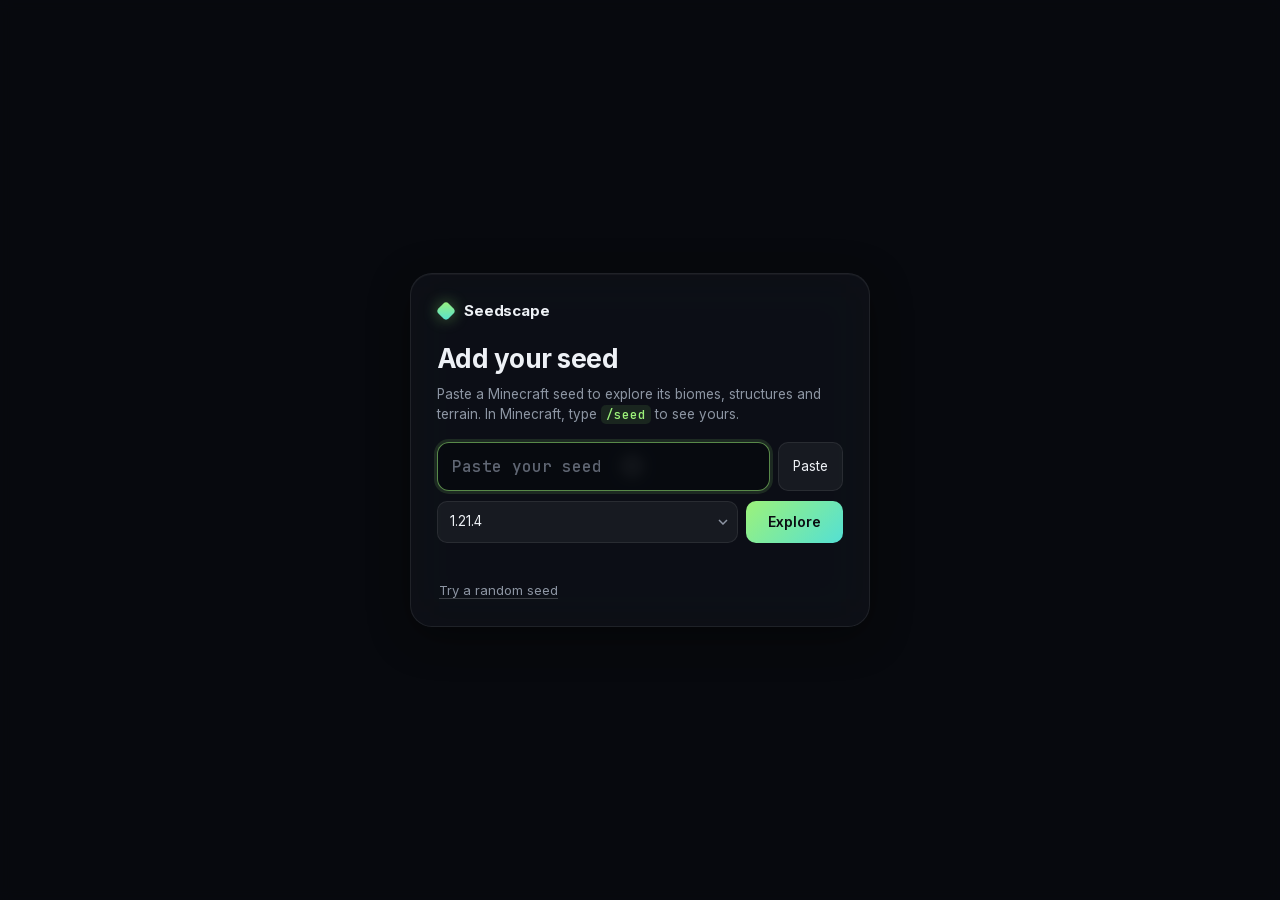
==== commit 40e94ed1: "Start screen: add your seed Opening the site without a link shows a centred card to paste a seed and" ====
--- a/public/index.html
+++ b/public/index.html
@@ -180,6 +180,32 @@
   <div class="glass pill" id="readout" hidden></div>
   <div class="glass pill" id="hint3d" hidden></div>
 
+  <!-- Start screen: shown when the site is opened without a link -->
+  <div id="welcome" hidden>
+    <form class="welcome-card glass" id="welcome-form" autocomplete="off">
+      <div class="brand"><span class="logo"></span>Seedscape</div>
+      <h1>Add your seed</h1>
+      <p class="sub">Paste a Minecraft seed to explore its biomes, structures and terrain. In Minecraft, type <code>/seed</code> to see yours.</p>
+      <div class="welcome-row">
+        <input id="welcome-seed" autofocus placeholder="Paste your seed" aria-label="Seed" spellcheck="false" inputmode="text">
+        <button type="button" id="welcome-paste" class="ghost">Paste</button>
+      </div>
+      <div class="welcome-row">
+        <select id="welcome-version" aria-label="Version"></select>
+        <button type="submit" class="primary" id="welcome-go">Explore</button>
+      </div>
+      <p class="hint" id="welcome-hint" role="status"></p>
+      <div class="welcome-alt">
+        <button type="button" class="link" id="welcome-last" hidden></button>
+        <button type="button" class="link" id="welcome-random">Try a random seed</button>
+      </div>
+      <div id="welcome-saved" hidden>
+        <div class="saved-head">Your saved seeds</div>
+        <div class="chips-list" id="welcome-saved-list"></div>
+      </div>
+    </form>
+  </div>
+
   <script type="module" src="app.js"></script>
 </body>
 </html>
--- a/public/style.css
+++ b/public/style.css
@@ -491,3 +491,39 @@
 #saved-list input { flex: 1; padding: 4px 8px; font-size: 13px; }
 #saved-list .empty { color: var(--muted); font-size: 12.5px; padding: 6px 10px 10px; }
 @media (max-width: 760px) { #seedbar, #layers-card { width: auto; } }
+
+/* ---------- start screen ---------- */
+#welcome {
+  position: fixed; inset: 0; z-index: 40;
+  display: grid; place-items: center; padding: 16px;
+  background: rgba(6, 8, 12, .55);
+  backdrop-filter: blur(6px); -webkit-backdrop-filter: blur(6px);
+  animation: fade .3s ease;
+}
+.welcome-card { position: relative; width: min(460px, 100%); padding: 26px 26px 22px; border-radius: 22px; }
+.welcome-card .brand { margin: 0 0 18px; }
+.welcome-card h1 { margin: 0 0 6px; font-size: 26px; letter-spacing: -.02em; }
+.welcome-card .sub { margin: 0 0 18px; color: var(--muted); font-size: 13.5px; line-height: 1.5; }
+.welcome-card code { font: 500 12.5px "JetBrains Mono", monospace; color: var(--accent); background: rgba(156, 242, 122, .1); padding: 1px 5px; border-radius: 5px; }
+.welcome-row { display: flex; gap: 8px; margin-bottom: 10px; }
+#welcome-seed { font: 500 16px "JetBrains Mono", monospace; padding: 13px 14px; border-radius: 12px; }
+#welcome-version { flex: 1; padding: 10px 28px 10px 12px; font-size: 13.5px; }
+#welcome-go { flex: none; padding: 10px 22px; font-size: 14px; }
+#welcome-paste { flex: none; padding: 0 14px; }
+.welcome-card .hint { min-height: 18px; margin: 2px 2px 6px; font-size: 12.5px; color: #ff9a8a; }
+.welcome-alt { display: flex; justify-content: space-between; gap: 10px; flex-wrap: wrap; }
+.link { color: var(--muted); font-size: 13px; padding: 4px 2px; text-decoration: underline; text-decoration-color: rgba(255,255,255,.2); text-underline-offset: 3px; }
+.link:hover { color: var(--text); }
+#welcome-last { color: var(--accent); text-decoration-color: rgba(156, 242, 122, .35); }
+#welcome-saved { margin-top: 16px; padding-top: 12px; border-top: 1px solid var(--stroke); }
+#welcome-saved .saved-head { padding: 0 0 8px; }
+.chips-list { display: flex; flex-wrap: wrap; gap: 6px; }
+.chips-list button {
+  max-width: 100%; overflow: hidden; text-overflow: ellipsis; white-space: nowrap;
+  padding: 6px 11px; border-radius: 999px; font-size: 12.5px;
+  background: rgba(255, 255, 255, .06); border: 1px solid var(--stroke);
+}
+.chips-list button:hover { background: rgba(255, 255, 255, .11); }
+@keyframes shake { 25% { transform: translateX(-5px); } 75% { transform: translateX(5px); } }
+.shake { animation: shake .25s ease 2; }
+body.welcoming .glass:not(.welcome-card) { visibility: hidden; }
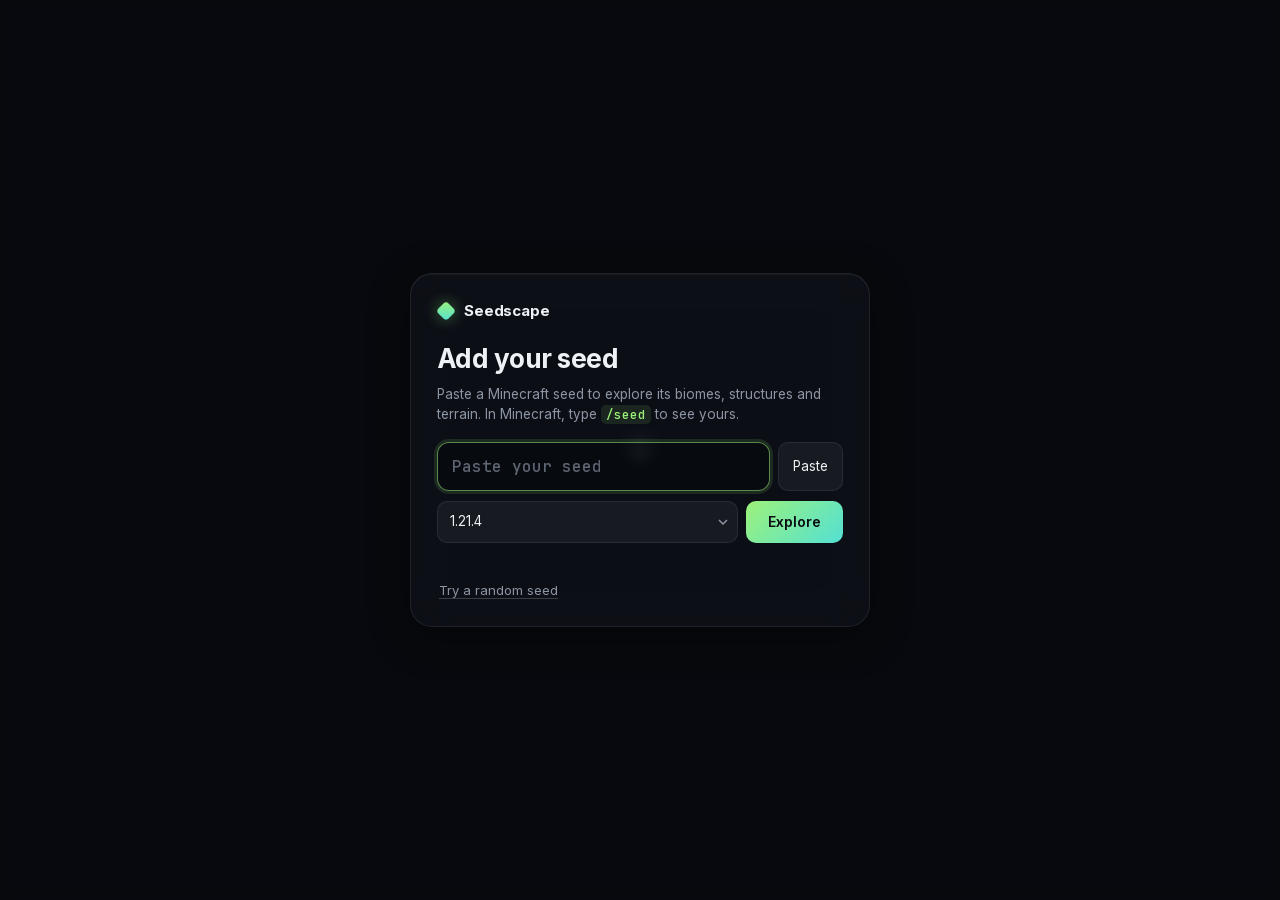
==== commit a48ad56c: "Seed box and saved-seeds fixes - Seed box fits a full 20-character seed; shorter placeholder - Saved" ====
--- a/public/index.html
+++ b/public/index.html
@@ -40,7 +40,11 @@
       <a class="credit coffee" href="https://buymeacoffee.com/ishanmalu" target="_blank" rel="noopener" title="Support Seedscape: buy me a coffee" aria-label="Buy me a coffee"><svg viewBox="0 0 24 24" width="14" height="14" fill="none" stroke="currentColor" stroke-width="2" stroke-linecap="round" stroke-linejoin="round" aria-hidden="true"><path d="M4 9h13v6a5 5 0 0 1-5 5H9a5 5 0 0 1-5-5z"/><path d="M17 11h1.5a2.5 2.5 0 0 1 0 5H17"/><path d="M8 2.5c-.6.8-.6 1.7 0 2.5M11.5 2.5c-.6.8-.6 1.7 0 2.5"/></svg><span>Buy me a coffee</span></a>
     </div>
     <div class="seed">
-      <input id="seed" autocomplete="off" spellcheck="false" placeholder="Seed — number or text" aria-label="Seed">
+      <input id="seed" autocomplete="off" spellcheck="false" placeholder="Seed" title="Seed: a number or text. Click to see saved seeds." aria-label="Seed">
+      <div class="glass menu" id="saved-menu" hidden>
+        <div class="saved-head">Saved seeds</div>
+        <ol id="saved-list"></ol>
+      </div>
       <select id="version" aria-label="Version">
         <option value="28">1.21.4</option>
         <option value="27">1.21.2–3</option>
@@ -55,10 +59,6 @@
       <button id="random" class="ghost" title="Random seed" aria-label="Random seed">
         <svg viewBox="0 0 24 24" width="18" height="18" fill="none" stroke="currentColor" stroke-width="1.8" stroke-linecap="round" stroke-linejoin="round"><path d="M16 3h5v5"/><path d="M4 20 21 3"/><path d="M21 16v5h-5"/><path d="m15 15 6 6"/><path d="M4 4l5 5"/></svg>
       </button>
-    </div>
-    <div class="glass menu" id="saved-menu" hidden>
-      <div class="saved-head">Saved seeds</div>
-      <ol id="saved-list"></ol>
     </div>
     <div class="chips">
       <div class="seg" id="dims" role="radiogroup" aria-label="Dimension">
--- a/public/style.css
+++ b/public/style.css
@@ -526,4 +526,14 @@
 .chips-list button:hover { background: rgba(255, 255, 255, .11); }
 @keyframes shake { 25% { transform: translateX(-5px); } 75% { transform: translateX(5px); } }
 .shake { animation: shake .25s ease 2; }
-body.welcoming .glass:not(.welcome-card) { visibility: hidden; }
+/* Hide the map's panels (direct children of body) behind the start screen. */
+body.welcoming > .glass { visibility: hidden; }
+
+/* ---------- seed row: room for a full 20-character seed ---------- */
+#seedbar, #layers-card { width: 384px; }
+.seed { position: relative; }
+.seed select { width: 82px; }
+.seed .ghost { min-width: 34px; padding: 8px 8px; }
+#seed { padding: 9px 10px; font-size: 12.5px; }
+#saved-menu { top: calc(100% + 6px); left: 0; right: 0; margin-top: 0; }
+@media (max-width: 760px) { #seedbar, #layers-card { width: auto; } }
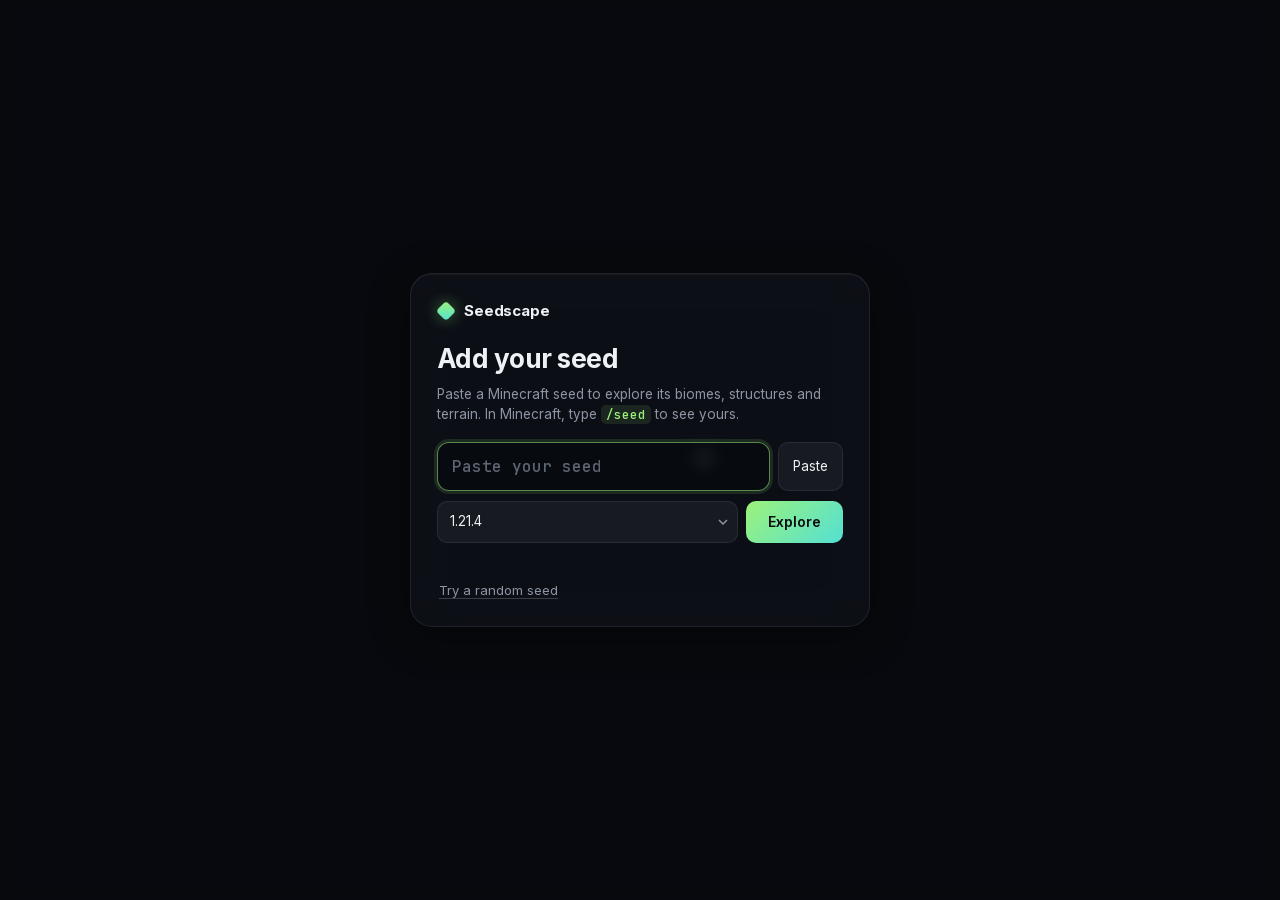
==== commit 978db86f: "Move to seedscape.ishanmalu.dev" ====
--- a/public/index.html
+++ b/public/index.html
@@ -10,10 +10,10 @@
   <meta property="og:type" content="website">
   <meta property="og:title" content="Seedscape: Minecraft seed map, 3D terrain and seed finder">
   <meta property="og:description" content="Every structure and biome on one map, relief and 3D views, and a seed finder that runs in your browser.">
-  <meta property="og:image" content="https://seedscape.vercel.app/og.jpg">
-  <meta property="og:url" content="https://seedscape.vercel.app/">
+  <meta property="og:image" content="https://seedscape.ishanmalu.dev/og.jpg">
+  <meta property="og:url" content="https://seedscape.ishanmalu.dev/">
   <meta name="twitter:card" content="summary_large_image">
-  <link rel="canonical" href="https://seedscape.vercel.app/">
+  <link rel="canonical" href="https://seedscape.ishanmalu.dev/">
   <link rel="icon" href="data:image/svg+xml,%3Csvg xmlns='http://www.w3.org/2000/svg' viewBox='0 0 24 24'%3E%3Cdefs%3E%3ClinearGradient id='g' x1='0' y1='0' x2='1' y2='1'%3E%3Cstop offset='0' stop-color='%239cf27a'/%3E%3Cstop offset='1' stop-color='%2354e0d4'/%3E%3C/linearGradient%3E%3C/defs%3E%3Crect x='5' y='5' width='14' height='14' rx='3.5' transform='rotate(45 12 12)' fill='url(%23g)'/%3E%3C/svg%3E">
   <link rel="preload" href="fonts/inter-latin.woff2" as="font" type="font/woff2" crossorigin>
   <link rel="stylesheet" href="style.css">
